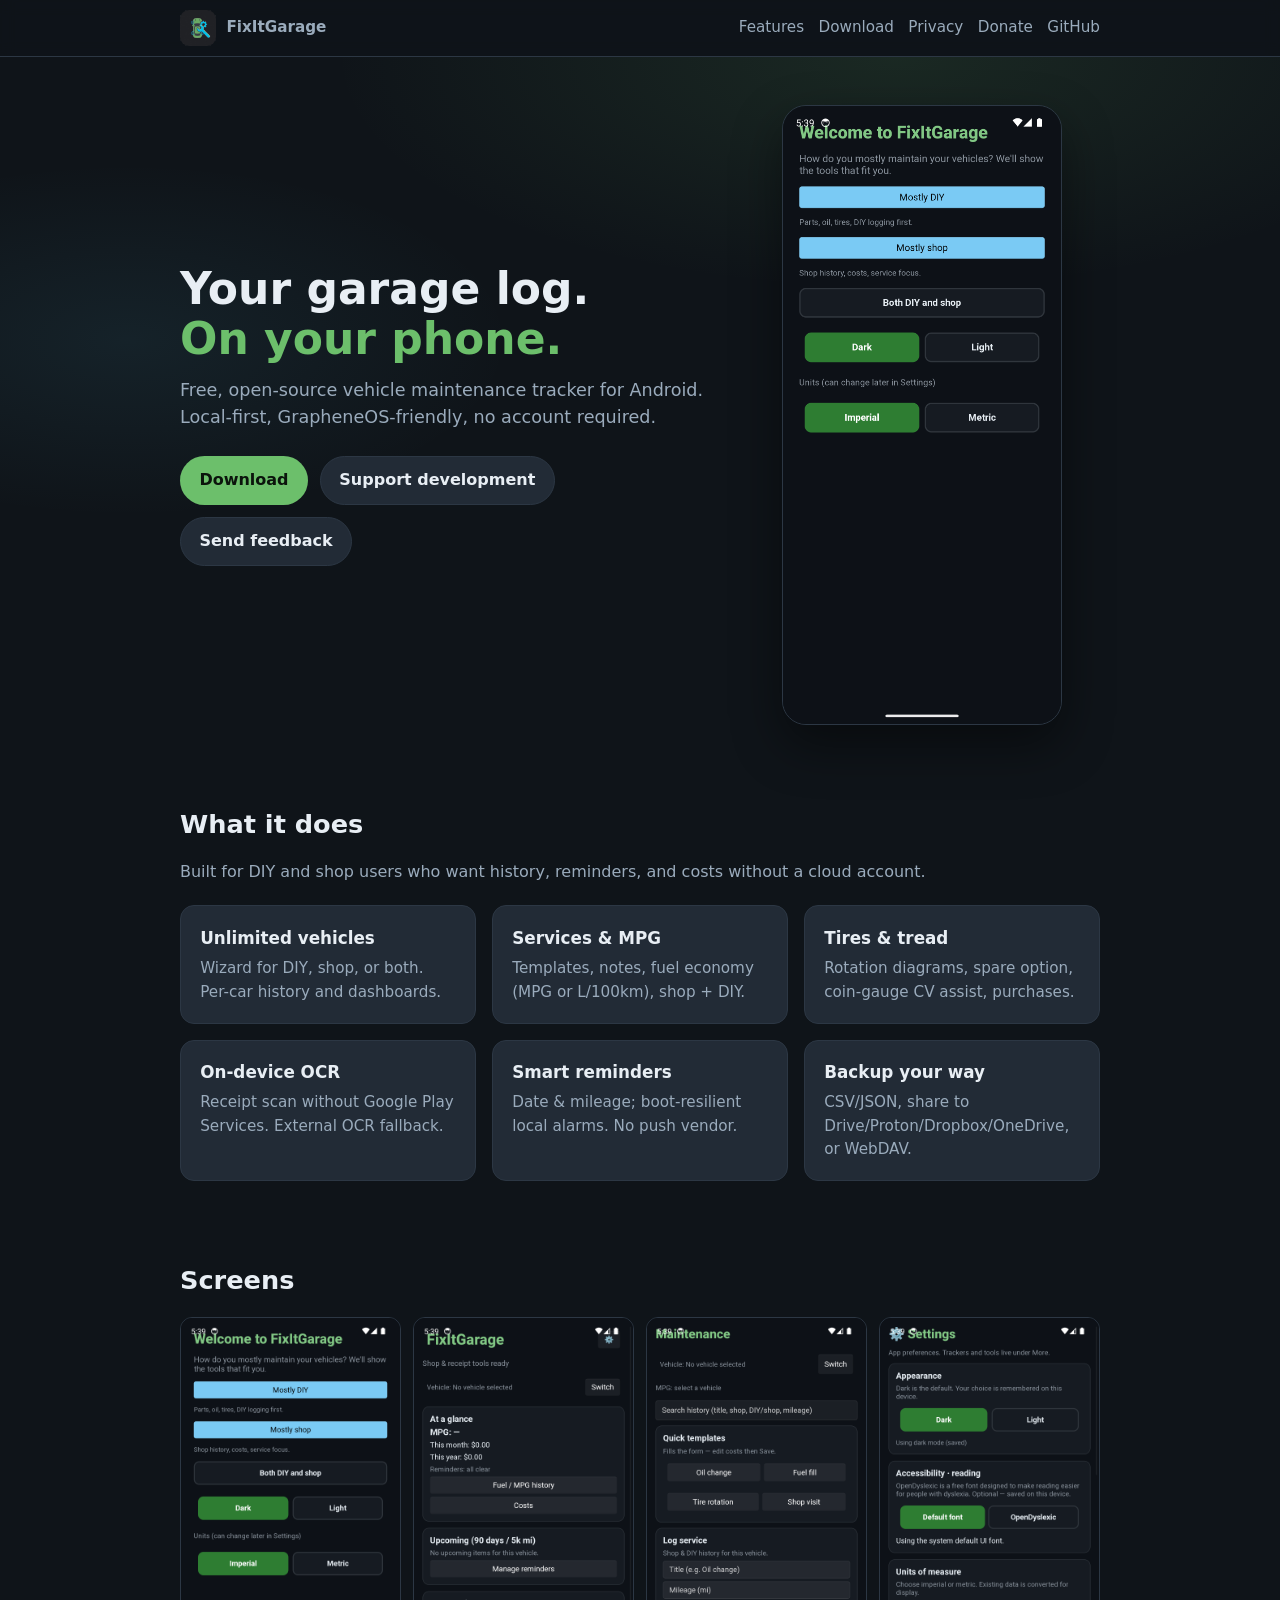
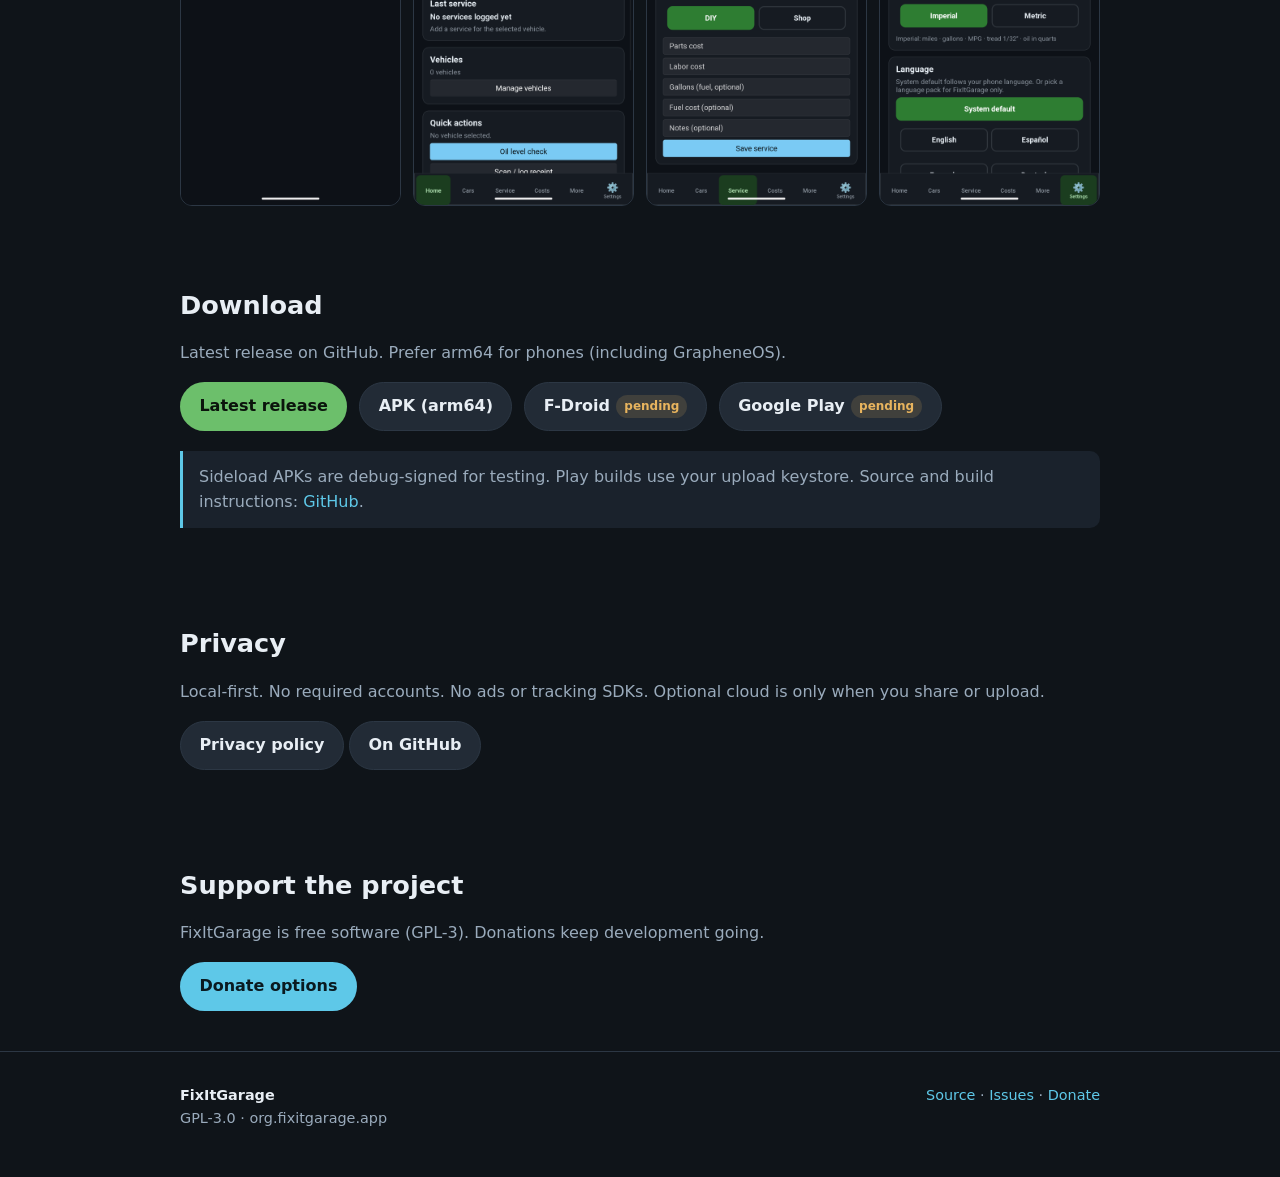
==== docs/index.html @ 00217889 "v0.2.21: project website, donate page, account setup guide - GitHub Pages site under docs/ (home + d" ====
<!DOCTYPE html>
<html lang="en">
<head>
  <meta charset="utf-8" />
  <meta name="viewport" content="width=device-width, initial-scale=1" />
  <title>FixItGarage — local-first vehicle maintenance</title>
  <meta name="description" content="FixItGarage is a free, open-source, local-first Android garage log. Track services, MPG, tires, reminders, OCR receipts. GrapheneOS-friendly. GPL-3." />
  <meta property="og:title" content="FixItGarage" />
  <meta property="og:description" content="Local-first vehicle maintenance tracker for Android. No account required." />
  <meta property="og:image" content="assets/feature.png" />
  <link rel="icon" href="assets/icon.png" />
  <link rel="stylesheet" href="css/site.css" />
</head>
<body>
  <header>
    <div class="wrap nav">
      <a class="brand" href="./">
        <img src="assets/icon.png" alt="" width="36" height="36" />
        FixItGarage
      </a>
      <nav class="nav-links" aria-label="Primary">
        <a href="#features">Features</a>
        <a href="#download">Download</a>
        <a href="#privacy">Privacy</a>
        <a href="donate.html">Donate</a>
        <a href="https://github.com/linuxbased79/FixItGarage">GitHub</a>
      </nav>
    </div>
  </header>

  <main>
    <section class="hero">
      <div class="wrap hero-grid">
        <div>
          <h1>Your garage log.<br /><span>On your phone.</span></h1>
          <p class="lead">
            Free, open-source vehicle maintenance tracker for Android.
            Local-first, GrapheneOS-friendly, no account required.
          </p>
          <div class="actions">
            <a class="btn btn-primary" href="#download">Download</a>
            <a class="btn btn-secondary" href="donate.html">Support development</a>
            <a class="btn btn-secondary" href="https://github.com/linuxbased79/FixItGarage/issues">Send feedback</a>
          </div>
        </div>
        <div>
          <img class="phone" src="assets/1-wizard.png" alt="FixItGarage setup wizard screenshot" />
        </div>
      </div>
    </section>

    <section id="features">
      <div class="wrap">
        <h2>What it does</h2>
        <p class="muted">Built for DIY and shop users who want history, reminders, and costs without a cloud account.</p>
        <div class="grid" style="margin-top:1.25rem">
          <div class="card"><h3>Unlimited vehicles</h3><p>Wizard for DIY, shop, or both. Per-car history and dashboards.</p></div>
          <div class="card"><h3>Services &amp; MPG</h3><p>Templates, notes, fuel economy (MPG or L/100km), shop + DIY.</p></div>
          <div class="card"><h3>Tires &amp; tread</h3><p>Rotation diagrams, spare option, coin-gauge CV assist, purchases.</p></div>
          <div class="card"><h3>On-device OCR</h3><p>Receipt scan without Google Play Services. External OCR fallback.</p></div>
          <div class="card"><h3>Smart reminders</h3><p>Date &amp; mileage; boot-resilient local alarms. No push vendor.</p></div>
          <div class="card"><h3>Backup your way</h3><p>CSV/JSON, share to Drive/Proton/Dropbox/OneDrive, or WebDAV.</p></div>
        </div>
      </div>
    </section>

    <section id="screens">
      <div class="wrap">
        <h2>Screens</h2>
        <div class="shots" style="margin-top:1rem">
          <img src="assets/1-wizard.png" alt="Setup wizard" />
          <img src="assets/3-service.png" alt="Service log" />
          <img src="assets/4-maintenance.png" alt="Maintenance" />
          <img src="assets/6-settings.png" alt="Settings" />
        </div>
      </div>
    </section>

    <section id="download">
      <div class="wrap">
        <h2>Download</h2>
        <p class="muted">Latest release on GitHub. Prefer arm64 for phones (including GrapheneOS).</p>
        <div class="actions" style="margin:1rem 0 1.25rem">
          <a class="btn btn-primary" href="https://github.com/linuxbased79/FixItGarage/releases/latest">Latest release</a>
          <a class="btn btn-secondary" href="https://github.com/linuxbased79/FixItGarage/releases/latest/download/FixItGarage-0.2.20-arm64.apk">APK (arm64)</a>
          <a class="btn btn-secondary" href="https://f-droid.org/">F-Droid <span class="tag warn">pending</span></a>
          <a class="btn btn-secondary" href="https://play.google.com/store">Google Play <span class="tag warn">pending</span></a>
        </div>
        <p class="note">
          Sideload APKs are debug-signed for testing. Play builds use your upload keystore.
          Source and build instructions: <a href="https://github.com/linuxbased79/FixItGarage">GitHub</a>.
        </p>
      </div>
    </section>

    <section id="privacy">
      <div class="wrap">
        <h2>Privacy</h2>
        <p class="muted">
          Local-first. No required accounts. No ads or tracking SDKs.
          Optional cloud is only when you share or upload.
        </p>
        <p style="margin-top:0.75rem">
          <a class="btn btn-secondary" href="https://raw.githubusercontent.com/linuxbased79/FixItGarage/main/PRIVACY.md">Privacy policy</a>
          <a class="btn btn-secondary" href="https://github.com/linuxbased79/FixItGarage/blob/main/PRIVACY.md">On GitHub</a>
        </p>
      </div>
    </section>

    <section id="support">
      <div class="wrap">
        <h2>Support the project</h2>
        <p class="muted">FixItGarage is free software (GPL-3). Donations keep development going.</p>
        <div class="actions" style="margin-top:1rem">
          <a class="btn btn-cyan" href="donate.html">Donate options</a>
        </div>
      </div>
    </section>
  </main>

  <footer>
    <div class="wrap row">
      <div>
        <strong style="color:var(--text)">FixItGarage</strong><br />
        GPL-3.0 · org.fixitgarage.app
      </div>
      <div>
        <a href="https://github.com/linuxbased79/FixItGarage">Source</a> ·
        <a href="https://github.com/linuxbased79/FixItGarage/issues">Issues</a> ·
        <a href="donate.html">Donate</a>
      </div>
    </div>
  </footer>
</body>
</html>
---- docs/css/site.css ----
:root {
  --bg: #0f1419;
  --bg2: #1a222c;
  --card: #222b36;
  --text: #e8eef4;
  --muted: #9aabbc;
  --green: #6cbf6b;
  --cyan: #5ec8e8;
  --line: #2c3744;
  --radius: 14px;
  --max: 960px;
  font-family: "Segoe UI", system-ui, -apple-system, sans-serif;
}

* { box-sizing: border-box; }
html { scroll-behavior: smooth; }
body {
  margin: 0;
  background: var(--bg);
  color: var(--text);
  line-height: 1.55;
}

a { color: var(--cyan); text-decoration: none; }
a:hover { text-decoration: underline; }

.wrap { max-width: var(--max); margin: 0 auto; padding: 0 1.25rem; }

header {
  border-bottom: 1px solid var(--line);
  background: rgba(15, 20, 25, 0.92);
  position: sticky;
  top: 0;
  z-index: 10;
  backdrop-filter: blur(8px);
}
.nav {
  display: flex;
  align-items: center;
  gap: 1rem;
  min-height: 3.5rem;
  flex-wrap: wrap;
}
.brand {
  display: flex;
  align-items: center;
  gap: 0.65rem;
  color: var(--text);
  font-weight: 700;
  text-decoration: none;
}
.brand img {
  width: 36px;
  height: 36px;
  border-radius: 9px;
}
.nav links, .nav-links {
  display: flex;
  gap: 0.9rem;
  flex-wrap: wrap;
  margin-left: auto;
}
.nav a { color: var(--muted); font-size: 0.95rem; }
.nav a:hover { color: var(--text); }

.hero {
  padding: 3rem 0 2.5rem;
  background:
    radial-gradient(ellipse 80% 60% at 70% 0%, rgba(108, 191, 107, 0.12), transparent 55%),
    radial-gradient(ellipse 60% 50% at 10% 40%, rgba(94, 200, 232, 0.08), transparent 50%);
}
.hero-grid {
  display: grid;
  grid-template-columns: 1.2fr 0.8fr;
  gap: 2rem;
  align-items: center;
}
@media (max-width: 800px) {
  .hero-grid { grid-template-columns: 1fr; }
}
.hero h1 {
  font-size: clamp(2rem, 5vw, 2.75rem);
  line-height: 1.15;
  margin: 0 0 0.75rem;
}
.hero h1 span { color: var(--green); }
.lead { color: var(--muted); font-size: 1.1rem; margin: 0 0 1.5rem; max-width: 36rem; }
.actions { display: flex; flex-wrap: wrap; gap: 0.75rem; }
.btn {
  display: inline-flex;
  align-items: center;
  justify-content: center;
  padding: 0.7rem 1.15rem;
  border-radius: 999px;
  font-weight: 600;
  border: 1px solid transparent;
  text-decoration: none !important;
}
.btn-primary { background: var(--green); color: #0b140c; }
.btn-primary:hover { filter: brightness(1.05); }
.btn-secondary { background: var(--card); color: var(--text); border-color: var(--line); }
.btn-secondary:hover { border-color: var(--cyan); }
.btn-cyan { background: var(--cyan); color: #0a1a20; }

.phone {
  width: min(280px, 100%);
  border-radius: 24px;
  border: 1px solid var(--line);
  box-shadow: 0 20px 50px rgba(0,0,0,0.45);
  display: block;
  margin: 0 auto;
}

section { padding: 2.5rem 0; }
section h2 {
  margin: 0 0 1rem;
  font-size: 1.6rem;
}
.muted { color: var(--muted); }

.grid {
  display: grid;
  grid-template-columns: repeat(auto-fit, minmax(220px, 1fr));
  gap: 1rem;
}
.card {
  background: var(--card);
  border: 1px solid var(--line);
  border-radius: var(--radius);
  padding: 1.15rem 1.2rem;
}
.card h3 { margin: 0 0 0.4rem; font-size: 1.05rem; }
.card p { margin: 0; color: var(--muted); font-size: 0.95rem; }

.shots {
  display: grid;
  grid-template-columns: repeat(auto-fit, minmax(160px, 1fr));
  gap: 0.75rem;
}
.shots img {
  width: 100%;
  border-radius: 12px;
  border: 1px solid var(--line);
  background: var(--bg2);
}

.donate-options {
  display: grid;
  gap: 1rem;
}
.donate-option {
  display: flex;
  flex-wrap: wrap;
  gap: 1rem;
  align-items: center;
  justify-content: space-between;
  background: var(--card);
  border: 1px solid var(--line);
  border-radius: var(--radius);
  padding: 1.1rem 1.25rem;
}
.donate-option h3 { margin: 0 0 0.25rem; }
.donate-option p { margin: 0; color: var(--muted); font-size: 0.95rem; max-width: 36rem; }
.tag {
  display: inline-block;
  font-size: 0.75rem;
  padding: 0.15rem 0.5rem;
  border-radius: 999px;
  background: rgba(108, 191, 107, 0.15);
  color: var(--green);
  margin-left: 0.4rem;
  vertical-align: middle;
}
.tag.warn {
  background: rgba(232, 180, 94, 0.15);
  color: #e8b45e;
}

footer {
  border-top: 1px solid var(--line);
  padding: 2rem 0 3rem;
  color: var(--muted);
  font-size: 0.9rem;
}
footer .row {
  display: flex;
  flex-wrap: wrap;
  gap: 1rem;
  justify-content: space-between;
}

code, .mono {
  font-family: ui-monospace, SFMono-Regular, Menlo, Consolas, monospace;
  font-size: 0.9em;
}
.note {
  background: var(--bg2);
  border-left: 3px solid var(--cyan);
  padding: 0.85rem 1rem;
  border-radius: 0 10px 10px 0;
  color: var(--muted);
  margin: 1rem 0;
}
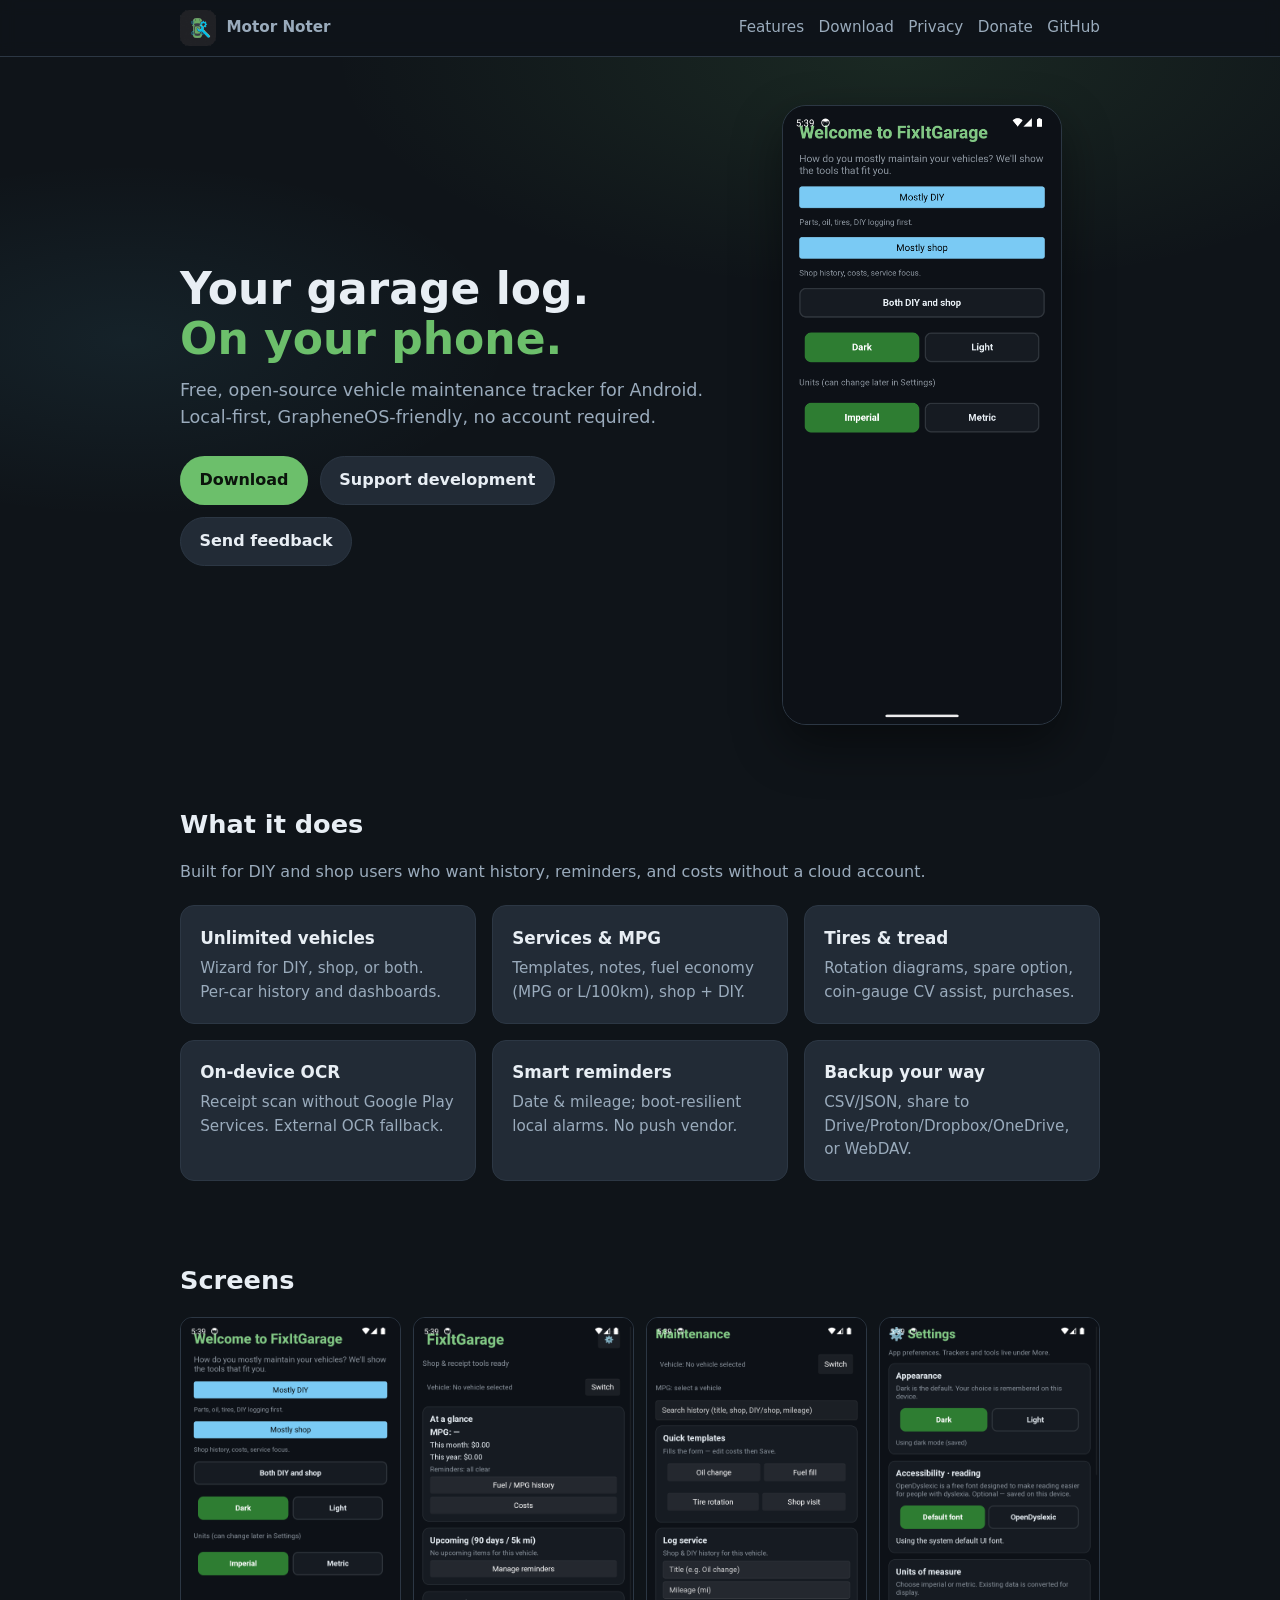
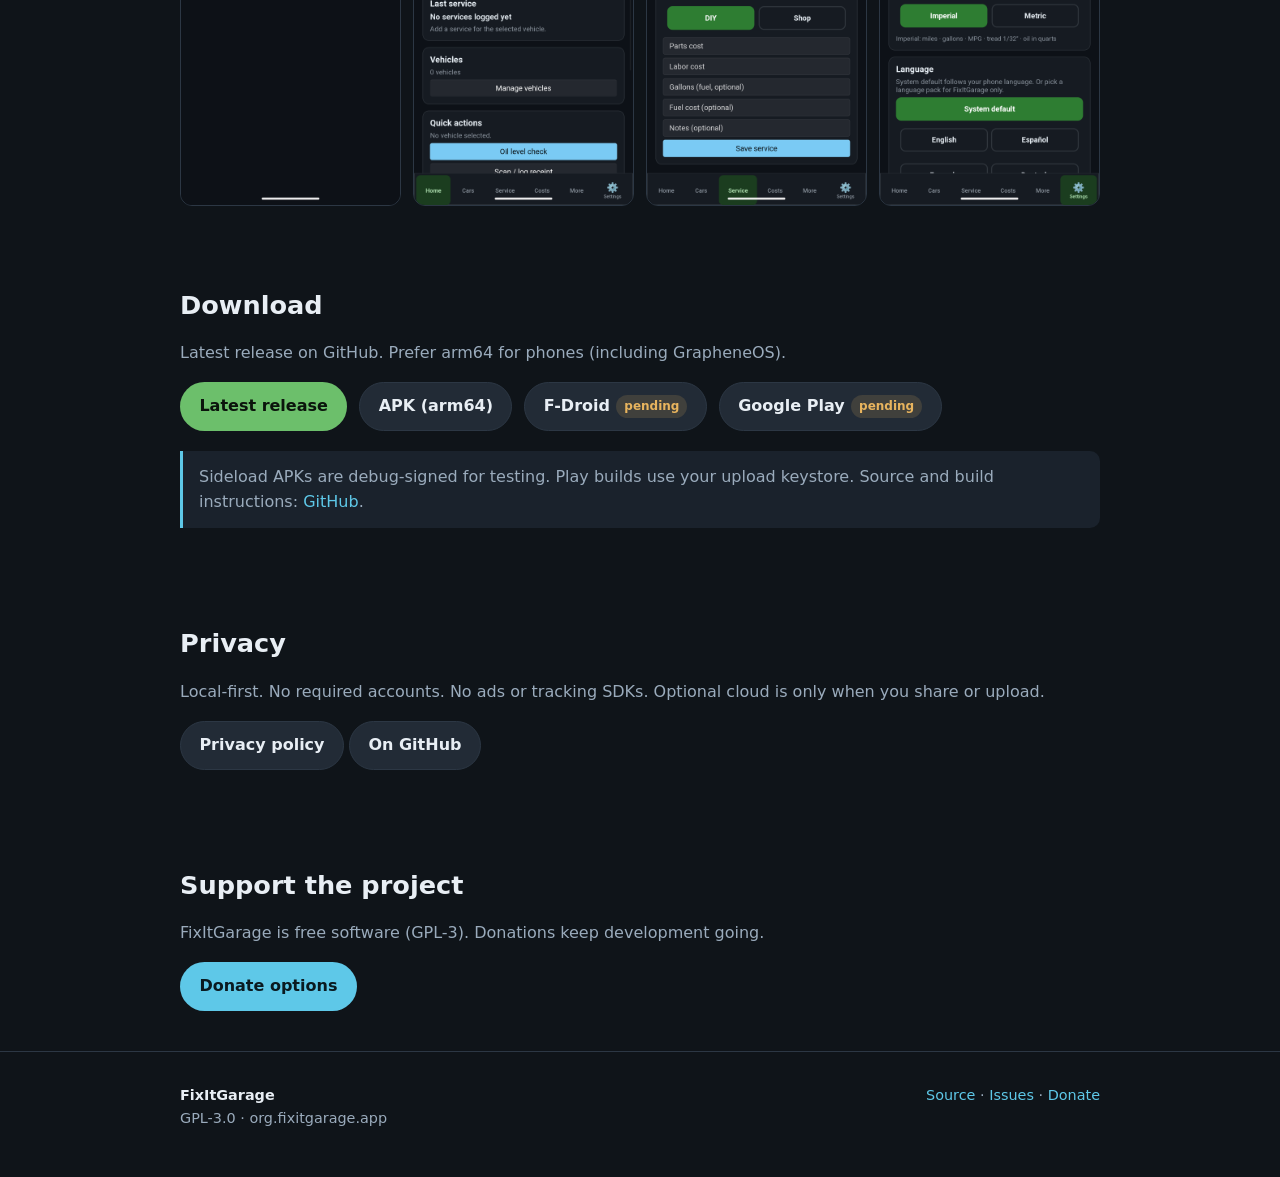
==== commit f6750c8f: "0.2.43: Motor Noter rename + security hardening Display name is Motor Noter; package stays org.fixit" ====
--- a/docs/index.html
+++ b/docs/index.html
@@ -3,12 +3,14 @@
 <head>
   <meta charset="utf-8" />
   <meta name="viewport" content="width=device-width, initial-scale=1" />
-  <title>FixItGarage — local-first vehicle maintenance</title>
-  <meta name="description" content="FixItGarage is a free, open-source, local-first Android garage log. Track services, MPG, tires, reminders, OCR receipts. GrapheneOS-friendly. GPL-3." />
-  <meta property="og:title" content="FixItGarage" />
+  <title>Motor Noter — notes for vehicles you own</title>
+  <meta name="description" content="Motor Noter is a free, open-source, local-first Android app for vehicle notes. Track services, MPG, tires, reminders, OCR receipts. GrapheneOS-friendly. GPL-3." />
+  <meta property="og:title" content="Motor Noter" />
   <meta property="og:description" content="Local-first vehicle maintenance tracker for Android. No account required." />
   <meta property="og:image" content="assets/feature.png" />
-  <link rel="icon" href="assets/icon.png" />
+  <link rel="icon" href="assets/favicon.ico" sizes="any" />
+  <link rel="icon" type="image/png" href="assets/icon.png" sizes="512x512" />
+  <link rel="apple-touch-icon" href="assets/avatar.png" />
   <link rel="stylesheet" href="css/site.css" />
 </head>
 <body>
@@ -16,7 +18,7 @@
     <div class="wrap nav">
       <a class="brand" href="./">
         <img src="assets/icon.png" alt="" width="36" height="36" />
-        FixItGarage
+        Motor Noter
       </a>
       <nav class="nav-links" aria-label="Primary">
         <a href="#features">Features</a>
